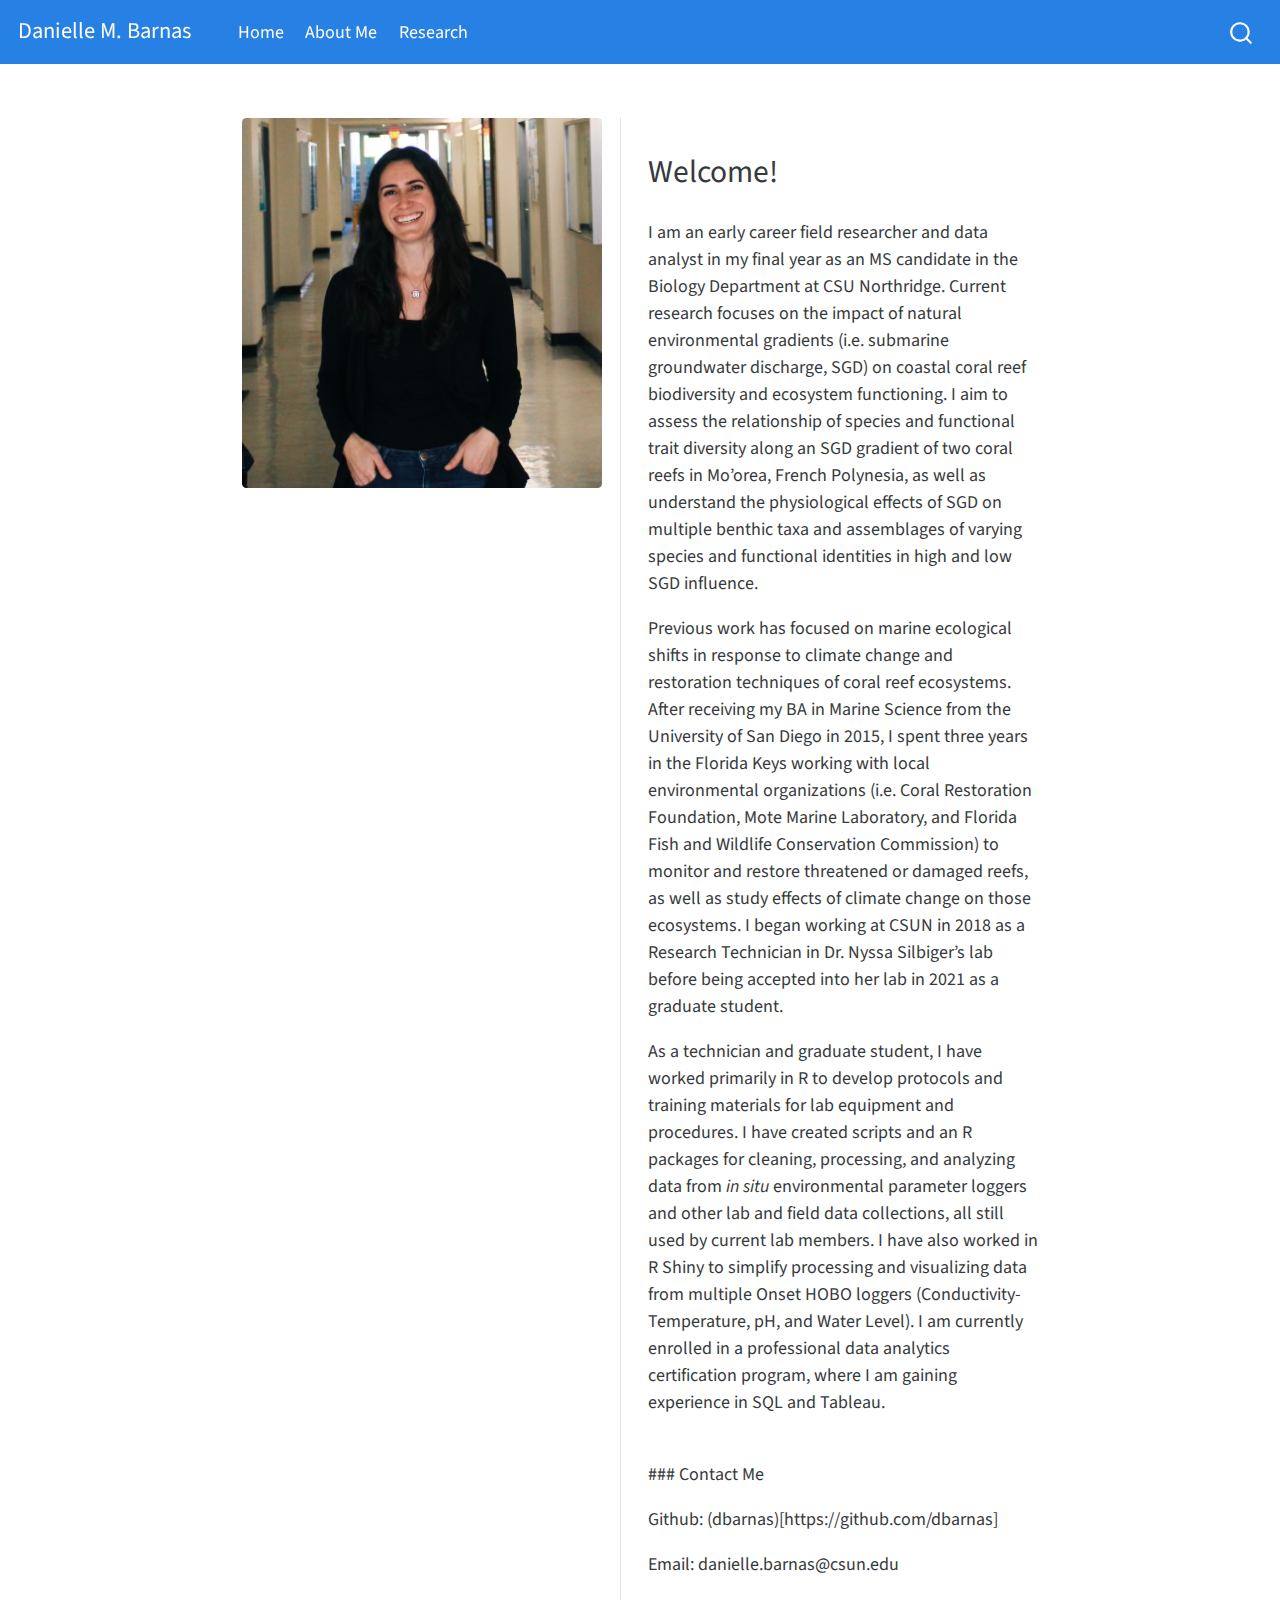
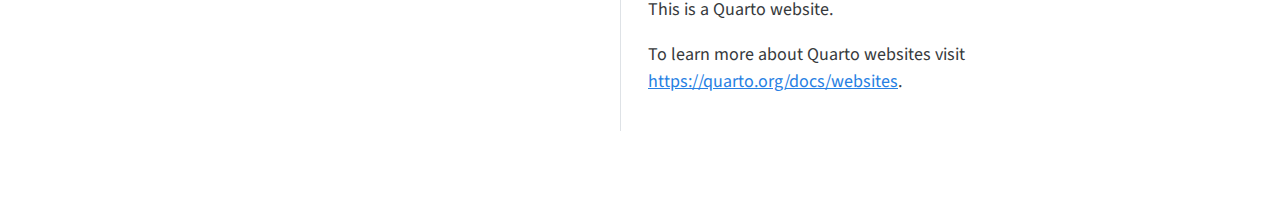
==== docs/index.html @ b235689d "add profile pic to front page" ====
<!DOCTYPE html>
<html xmlns="http://www.w3.org/1999/xhtml" lang="en" xml:lang="en"><head>

<meta charset="utf-8">
<meta name="generator" content="quarto-1.1.251">

<meta name="viewport" content="width=device-width, initial-scale=1.0, user-scalable=yes">


<title>Danielle M. Barnas</title>
<style>
code{white-space: pre-wrap;}
span.smallcaps{font-variant: small-caps;}
div.columns{display: flex; gap: min(4vw, 1.5em);}
div.column{flex: auto; overflow-x: auto;}
div.hanging-indent{margin-left: 1.5em; text-indent: -1.5em;}
ul.task-list{list-style: none;}
ul.task-list li input[type="checkbox"] {
  width: 0.8em;
  margin: 0 0.8em 0.2em -1.6em;
  vertical-align: middle;
}
</style>


<script src="site_libs/quarto-nav/quarto-nav.js"></script>
<script src="site_libs/quarto-nav/headroom.min.js"></script>
<script src="site_libs/clipboard/clipboard.min.js"></script>
<script src="site_libs/quarto-search/autocomplete.umd.js"></script>
<script src="site_libs/quarto-search/fuse.min.js"></script>
<script src="site_libs/quarto-search/quarto-search.js"></script>
<meta name="quarto:offset" content="./">
<script src="site_libs/quarto-html/quarto.js"></script>
<script src="site_libs/quarto-html/popper.min.js"></script>
<script src="site_libs/quarto-html/tippy.umd.min.js"></script>
<link href="site_libs/quarto-html/tippy.css" rel="stylesheet">
<link href="site_libs/quarto-html/quarto-syntax-highlighting.css" rel="stylesheet" id="quarto-text-highlighting-styles">
<script src="site_libs/bootstrap/bootstrap.min.js"></script>
<link href="site_libs/bootstrap/bootstrap-icons.css" rel="stylesheet">
<link href="site_libs/bootstrap/bootstrap.min.css" rel="stylesheet" id="quarto-bootstrap" data-mode="light">
<script id="quarto-search-options" type="application/json">{
  "location": "navbar",
  "copy-button": false,
  "collapse-after": 3,
  "panel-placement": "end",
  "type": "overlay",
  "limit": 20,
  "language": {
    "search-no-results-text": "No results",
    "search-matching-documents-text": "matching documents",
    "search-copy-link-title": "Copy link to search",
    "search-hide-matches-text": "Hide additional matches",
    "search-more-match-text": "more match in this document",
    "search-more-matches-text": "more matches in this document",
    "search-clear-button-title": "Clear",
    "search-detached-cancel-button-title": "Cancel",
    "search-submit-button-title": "Submit"
  }
}</script>


<link rel="stylesheet" href="styles.css">
</head>

<body class="nav-fixed fullcontent">

<div id="quarto-search-results"></div>
  <header id="quarto-header" class="headroom fixed-top">
    <nav class="navbar navbar-expand-lg navbar-dark ">
      <div class="navbar-container container-fluid">
      <div class="navbar-brand-container">
    <a class="navbar-brand" href="./index.html">
    <span class="navbar-title">Danielle M. Barnas</span>
    </a>
  </div>
          <button class="navbar-toggler" type="button" data-bs-toggle="collapse" data-bs-target="#navbarCollapse" aria-controls="navbarCollapse" aria-expanded="false" aria-label="Toggle navigation" onclick="if (window.quartoToggleHeadroom) { window.quartoToggleHeadroom(); }">
  <span class="navbar-toggler-icon"></span>
</button>
          <div class="collapse navbar-collapse" id="navbarCollapse">
            <ul class="navbar-nav navbar-nav-scroll me-auto">
  <li class="nav-item">
    <a class="nav-link active" href="./index.html" aria-current="page">Home</a>
  </li>  
  <li class="nav-item">
    <a class="nav-link" href="./about.html">About Me</a>
  </li>  
  <li class="nav-item">
    <a class="nav-link" href="./research.html">Research</a>
  </li>  
</ul>
              <div id="quarto-search" class="" title="Search"></div>
          </div> <!-- /navcollapse -->
      </div> <!-- /container-fluid -->
    </nav>
</header>
<!-- content -->
<div id="quarto-content" class="quarto-container page-columns page-rows-contents page-layout-article page-navbar">
<!-- sidebar -->
<!-- margin-sidebar -->
    
<!-- main -->
<div class="quarto-about-trestles">
  <div class="about-entity">
    <img src="images/Profile_image.jpg" class="about-image
  rounded " style="width: 20em;">
  </div>
  <div class="about-contents"><main class="content" id="quarto-document-content">
<section id="welcome" class="level2">
<h2 data-anchor-id="welcome">Welcome!</h2>
<p>I am an early career field researcher and data analyst in my final year as an MS candidate in the Biology Department at CSU Northridge. Current research focuses on the impact of natural environmental gradients (i.e.&nbsp;submarine groundwater discharge, SGD) on coastal coral reef biodiversity and ecosystem functioning. I aim to assess the relationship of species and functional trait diversity along an SGD gradient of two coral reefs in Mo’orea, French Polynesia, as well as understand the physiological effects of SGD on multiple benthic taxa and assemblages of varying species and functional identities in high and low SGD influence.</p>
<p>Previous work has focused on marine ecological shifts in response to climate change and restoration techniques of coral reef ecosystems. After receiving my BA in Marine Science from the University of San Diego in 2015, I spent three years in the Florida Keys working with local environmental organizations (i.e.&nbsp;Coral Restoration Foundation, Mote Marine Laboratory, and Florida Fish and Wildlife Conservation Commission) to monitor and restore&nbsp;threatened or&nbsp;damaged&nbsp;reefs, as well as study effects of climate change on those ecosystems. I began working at CSUN in 2018 as a Research Technician in Dr.&nbsp;Nyssa Silbiger’s lab before being accepted into her lab in 2021 as a graduate student.</p>
<p>As a technician and graduate student, I have worked primarily in R to develop protocols and training materials for lab equipment and procedures. I have created scripts and an R packages for cleaning, processing, and analyzing data from <em>in situ</em> environmental parameter loggers and other lab and field data collections, all still used by current lab members. I have also worked in R Shiny to simplify processing and visualizing data from multiple Onset HOBO loggers (Conductivity-Temperature, pH, and Water Level). I am currently enrolled in a professional data analytics certification program, where I am gaining experience in SQL and Tableau.</p>
<p><br>
### Contact Me</p>
<p>Github: (dbarnas)[https://github.com/dbarnas]</p>
<p>Email: danielle.barnas@csun.edu</p>
<p>This is a Quarto website.</p>
<p>To learn more about Quarto websites visit <a href="https://quarto.org/docs/websites" class="uri">https://quarto.org/docs/websites</a>.</p>
<div class="cell">
</div>


</section>
</main></div>
</div>
 <!-- /main -->
<script id="quarto-html-after-body" type="application/javascript">
window.document.addEventListener("DOMContentLoaded", function (event) {
  const toggleBodyColorMode = (bsSheetEl) => {
    const mode = bsSheetEl.getAttribute("data-mode");
    const bodyEl = window.document.querySelector("body");
    if (mode === "dark") {
      bodyEl.classList.add("quarto-dark");
      bodyEl.classList.remove("quarto-light");
    } else {
      bodyEl.classList.add("quarto-light");
      bodyEl.classList.remove("quarto-dark");
    }
  }
  const toggleBodyColorPrimary = () => {
    const bsSheetEl = window.document.querySelector("link#quarto-bootstrap");
    if (bsSheetEl) {
      toggleBodyColorMode(bsSheetEl);
    }
  }
  toggleBodyColorPrimary();  
  const clipboard = new window.ClipboardJS('.code-copy-button', {
    target: function(trigger) {
      return trigger.previousElementSibling;
    }
  });
  clipboard.on('success', function(e) {
    // button target
    const button = e.trigger;
    // don't keep focus
    button.blur();
    // flash "checked"
    button.classList.add('code-copy-button-checked');
    var currentTitle = button.getAttribute("title");
    button.setAttribute("title", "Copied!");
    setTimeout(function() {
      button.setAttribute("title", currentTitle);
      button.classList.remove('code-copy-button-checked');
    }, 1000);
    // clear code selection
    e.clearSelection();
  });
  function tippyHover(el, contentFn) {
    const config = {
      allowHTML: true,
      content: contentFn,
      maxWidth: 500,
      delay: 100,
      arrow: false,
      appendTo: function(el) {
          return el.parentElement;
      },
      interactive: true,
      interactiveBorder: 10,
      theme: 'quarto',
      placement: 'bottom-start'
    };
    window.tippy(el, config); 
  }
  const noterefs = window.document.querySelectorAll('a[role="doc-noteref"]');
  for (var i=0; i<noterefs.length; i++) {
    const ref = noterefs[i];
    tippyHover(ref, function() {
      // use id or data attribute instead here
      let href = ref.getAttribute('data-footnote-href') || ref.getAttribute('href');
      try { href = new URL(href).hash; } catch {}
      const id = href.replace(/^#\/?/, "");
      const note = window.document.getElementById(id);
      return note.innerHTML;
    });
  }
  var bibliorefs = window.document.querySelectorAll('a[role="doc-biblioref"]');
  for (var i=0; i<bibliorefs.length; i++) {
    const ref = bibliorefs[i];
    const cites = ref.parentNode.getAttribute('data-cites').split(' ');
    tippyHover(ref, function() {
      var popup = window.document.createElement('div');
      cites.forEach(function(cite) {
        var citeDiv = window.document.createElement('div');
        citeDiv.classList.add('hanging-indent');
        citeDiv.classList.add('csl-entry');
        var biblioDiv = window.document.getElementById('ref-' + cite);
        if (biblioDiv) {
          citeDiv.innerHTML = biblioDiv.innerHTML;
        }
        popup.appendChild(citeDiv);
      });
      return popup.innerHTML;
    });
  }
});
</script>
</div> <!-- /content -->



</body></html>
---- docs/site_libs/quarto-html/tippy.css ----
.tippy-box[data-animation=fade][data-state=hidden]{opacity:0}[data-tippy-root]{max-width:calc(100vw - 10px)}.tippy-box{position:relative;background-color:#333;color:#fff;border-radius:4px;font-size:14px;line-height:1.4;white-space:normal;outline:0;transition-property:transform,visibility,opacity}.tippy-box[data-placement^=top]>.tippy-arrow{bottom:0}.tippy-box[data-placement^=top]>.tippy-arrow:before{bottom:-7px;left:0;border-width:8px 8px 0;border-top-color:initial;transform-origin:center top}.tippy-box[data-placement^=bottom]>.tippy-arrow{top:0}.tippy-box[data-placement^=bottom]>.tippy-arrow:before{top:-7px;left:0;border-width:0 8px 8px;border-bottom-color:initial;transform-origin:center bottom}.tippy-box[data-placement^=left]>.tippy-arrow{right:0}.tippy-box[data-placement^=left]>.tippy-arrow:before{border-width:8px 0 8px 8px;border-left-color:initial;right:-7px;transform-origin:center left}.tippy-box[data-placement^=right]>.tippy-arrow{left:0}.tippy-box[data-placement^=right]>.tippy-arrow:before{left:-7px;border-width:8px 8px 8px 0;border-right-color:initial;transform-origin:center right}.tippy-box[data-inertia][data-state=visible]{transition-timing-function:cubic-bezier(.54,1.5,.38,1.11)}.tippy-arrow{width:16px;height:16px;color:#333}.tippy-arrow:before{content:"";position:absolute;border-color:transparent;border-style:solid}.tippy-content{position:relative;padding:5px 9px;z-index:1}
---- docs/site_libs/quarto-html/quarto-syntax-highlighting.css ----
/* quarto syntax highlight colors */
:root {
  --quarto-hl-ot-color: #003B4F;
  --quarto-hl-at-color: #657422;
  --quarto-hl-ss-color: #20794D;
  --quarto-hl-an-color: #5E5E5E;
  --quarto-hl-fu-color: #4758AB;
  --quarto-hl-st-color: #20794D;
  --quarto-hl-cf-color: #003B4F;
  --quarto-hl-op-color: #5E5E5E;
  --quarto-hl-er-color: #AD0000;
  --quarto-hl-bn-color: #AD0000;
  --quarto-hl-al-color: #AD0000;
  --quarto-hl-va-color: #111111;
  --quarto-hl-bu-color: inherit;
  --quarto-hl-ex-color: inherit;
  --quarto-hl-pp-color: #AD0000;
  --quarto-hl-in-color: #5E5E5E;
  --quarto-hl-vs-color: #20794D;
  --quarto-hl-wa-color: #5E5E5E;
  --quarto-hl-do-color: #5E5E5E;
  --quarto-hl-im-color: #00769E;
  --quarto-hl-ch-color: #20794D;
  --quarto-hl-dt-color: #AD0000;
  --quarto-hl-fl-color: #AD0000;
  --quarto-hl-co-color: #5E5E5E;
  --quarto-hl-cv-color: #5E5E5E;
  --quarto-hl-cn-color: #8f5902;
  --quarto-hl-sc-color: #5E5E5E;
  --quarto-hl-dv-color: #AD0000;
  --quarto-hl-kw-color: #003B4F;
}

/* other quarto variables */
:root {
  --quarto-font-monospace: SFMono-Regular, Menlo, Monaco, Consolas, "Liberation Mono", "Courier New", monospace;
}

pre > code.sourceCode > span {
  color: #003B4F;
}

code span {
  color: #003B4F;
}

code.sourceCode > span {
  color: #003B4F;
}

div.sourceCode,
div.sourceCode pre.sourceCode {
  color: #003B4F;
}

code span.ot {
  color: #003B4F;
}

code span.at {
  color: #657422;
}

code span.ss {
  color: #20794D;
}

code span.an {
  color: #5E5E5E;
}

code span.fu {
  color: #4758AB;
}

code span.st {
  color: #20794D;
}

code span.cf {
  color: #003B4F;
}

code span.op {
  color: #5E5E5E;
}

code span.er {
  color: #AD0000;
}

code span.bn {
  color: #AD0000;
}

code span.al {
  color: #AD0000;
}

code span.va {
  color: #111111;
}

code span.pp {
  color: #AD0000;
}

code span.in {
  color: #5E5E5E;
}

code span.vs {
  color: #20794D;
}

code span.wa {
  color: #5E5E5E;
  font-style: italic;
}

code span.do {
  color: #5E5E5E;
  font-style: italic;
}

code span.im {
  color: #00769E;
}

code span.ch {
  color: #20794D;
}

code span.dt {
  color: #AD0000;
}

code span.fl {
  color: #AD0000;
}

code span.co {
  color: #5E5E5E;
}

code span.cv {
  color: #5E5E5E;
  font-style: italic;
}

code span.cn {
  color: #8f5902;
}

code span.sc {
  color: #5E5E5E;
}

code span.dv {
  color: #AD0000;
}

code span.kw {
  color: #003B4F;
}

.prevent-inlining {
  content: "</";
}

/*# sourceMappingURL=debc5d5d77c3f9108843748ff7464032.css.map */
---- docs/styles.css ----
/* css styles */
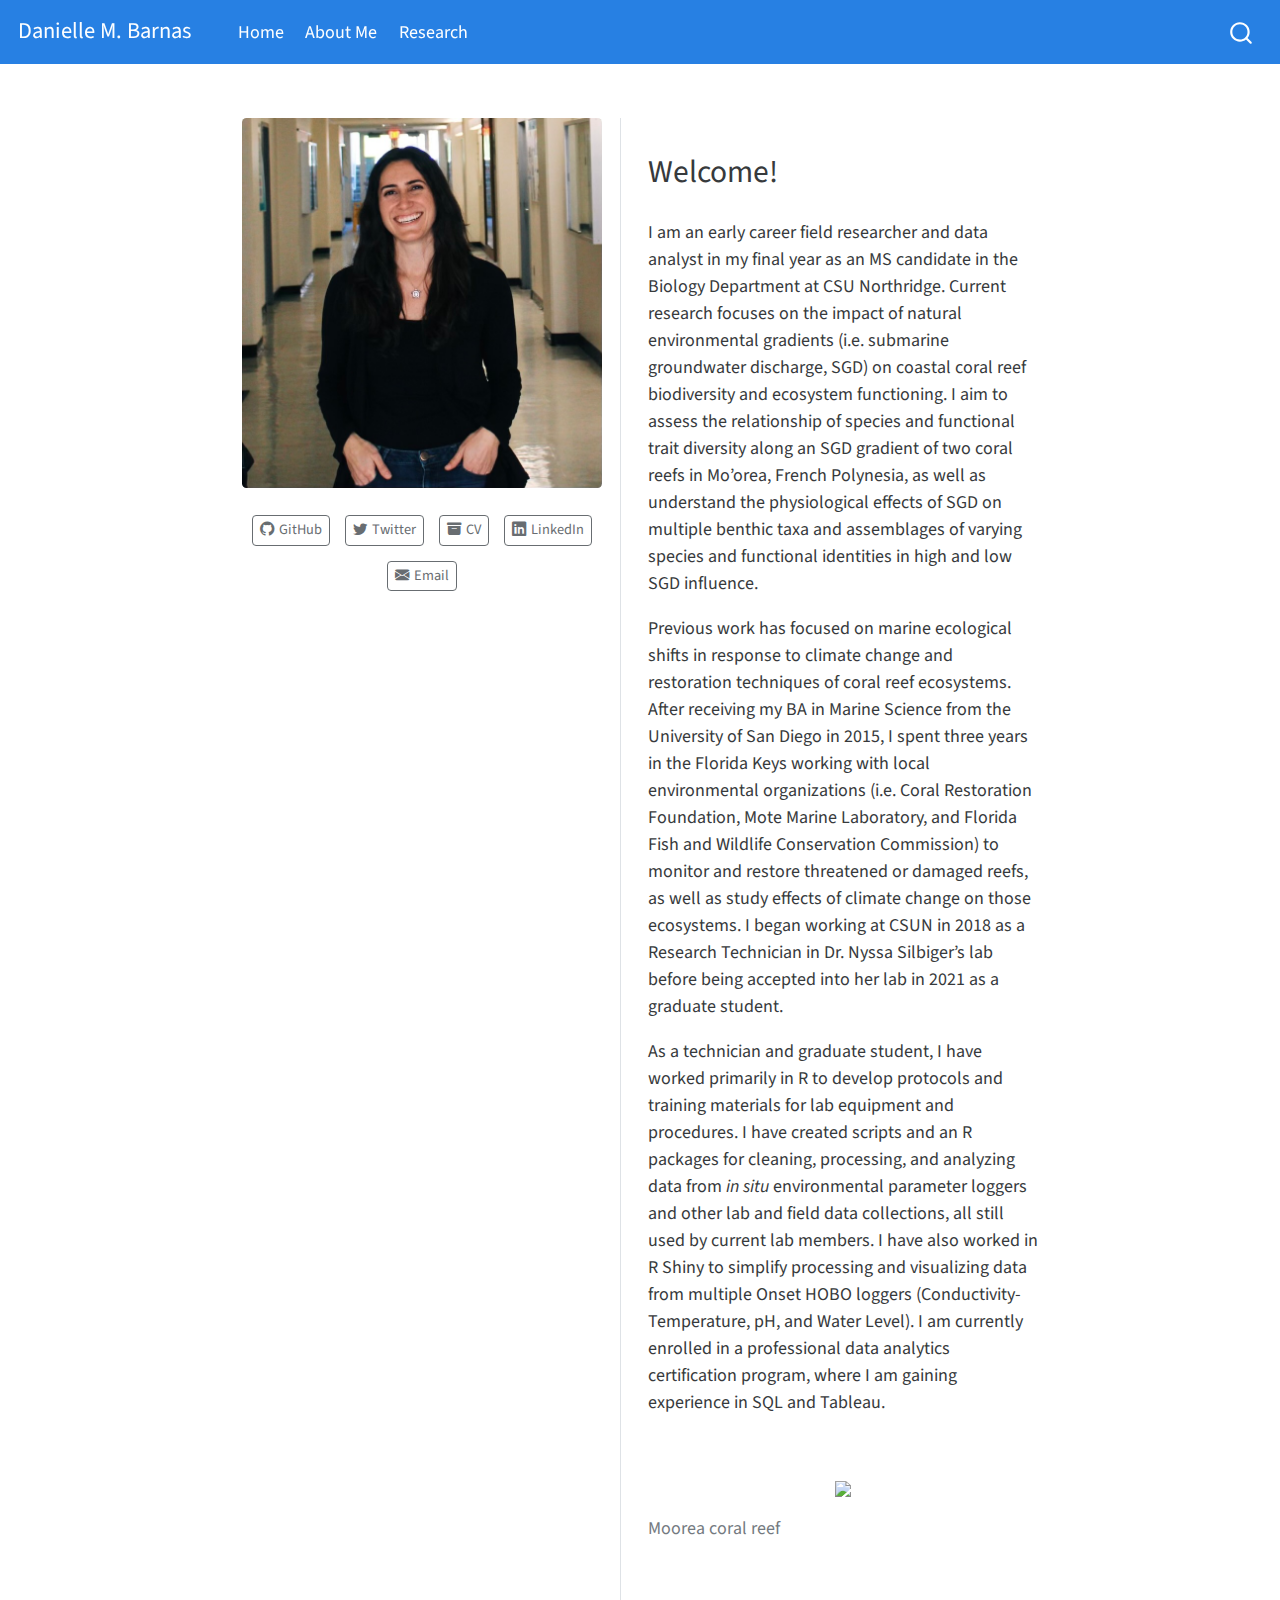
==== commit 83b8c632: "add links to index and moorea photo" ====
--- a/docs/index.html
+++ b/docs/index.html
@@ -103,19 +103,45 @@
   <div class="about-entity">
     <img src="images/Profile_image.jpg" class="about-image
   rounded " style="width: 20em;">
+    <div class="about-links">
+  <a href="https://github.com/dbarnas" class="about-link">
+    <i class="bi bi-github"></i>
+     <span class="about-link-text">GitHub</span>
+  </a>
+  <a href="https://twitter.com/Dmbarnas" class="about-link">
+    <i class="bi bi-twitter"></i>
+     <span class="about-link-text">Twitter</span>
+  </a>
+  <a href="https://github.com/dbarnas/dbarnas.github.io/blob/main/files/Barnas_CV.pdf" class="about-link">
+    <i class="bi bi-archive-fill"></i>
+     <span class="about-link-text">CV</span>
+  </a>
+  <a href="https://www.linkedin.com/in/daniellebarnas" class="about-link">
+    <i class="bi bi-linkedin"></i>
+     <span class="about-link-text">LinkedIn</span>
+  </a>
+  <a href="mailto:danielle.barnas@csun.edu" class="about-link">
+    <i class="bi bi-envelope-fill"></i>
+     <span class="about-link-text">Email</span>
+  </a>
+</div>
   </div>
   <div class="about-contents"><main class="content" id="quarto-document-content">
 <section id="welcome" class="level2">
 <h2 data-anchor-id="welcome">Welcome!</h2>
 <p>I am an early career field researcher and data analyst in my final year as an MS candidate in the Biology Department at CSU Northridge. Current research focuses on the impact of natural environmental gradients (i.e.&nbsp;submarine groundwater discharge, SGD) on coastal coral reef biodiversity and ecosystem functioning. I aim to assess the relationship of species and functional trait diversity along an SGD gradient of two coral reefs in Mo’orea, French Polynesia, as well as understand the physiological effects of SGD on multiple benthic taxa and assemblages of varying species and functional identities in high and low SGD influence.</p>
-<p>Previous work has focused on marine ecological shifts in response to climate change and restoration techniques of coral reef ecosystems. After receiving my BA in Marine Science from the University of San Diego in 2015, I spent three years in the Florida Keys working with local environmental organizations (i.e.&nbsp;Coral Restoration Foundation, Mote Marine Laboratory, and Florida Fish and Wildlife Conservation Commission) to monitor and restore&nbsp;threatened or&nbsp;damaged&nbsp;reefs, as well as study effects of climate change on those ecosystems. I began working at CSUN in 2018 as a Research Technician in Dr.&nbsp;Nyssa Silbiger’s lab before being accepted into her lab in 2021 as a graduate student.</p>
+<p>Previous work has focused on marine ecological shifts in response to climate change and restoration techniques of coral reef ecosystems. After receiving my BA in Marine Science from the University of San Diego in 2015, I spent three years in the Florida Keys working with local environmental organizations (i.e.&nbsp;Coral Restoration Foundation, Mote Marine Laboratory, and Florida Fish and Wildlife Conservation Commission) to monitor and restore threatened or damaged reefs, as well as study effects of climate change on those ecosystems. I began working at CSUN in 2018 as a Research Technician in Dr.&nbsp;Nyssa Silbiger’s lab before being accepted into her lab in 2021 as a graduate student.</p>
 <p>As a technician and graduate student, I have worked primarily in R to develop protocols and training materials for lab equipment and procedures. I have created scripts and an R packages for cleaning, processing, and analyzing data from <em>in situ</em> environmental parameter loggers and other lab and field data collections, all still used by current lab members. I have also worked in R Shiny to simplify processing and visualizing data from multiple Onset HOBO loggers (Conductivity-Temperature, pH, and Water Level). I am currently enrolled in a professional data analytics certification program, where I am gaining experience in SQL and Tableau.</p>
 <p><br>
-### Contact Me</p>
-<p>Github: (dbarnas)[https://github.com/dbarnas]</p>
-<p>Email: danielle.barnas@csun.edu</p>
-<p>This is a Quarto website.</p>
-<p>To learn more about Quarto websites visit <a href="https://quarto.org/docs/websites" class="uri">https://quarto.org/docs/websites</a>.</p>
+</p>
+<div class="quarto-figure quarto-figure-center">
+<figure class="figure">
+<p><img src="images/Moorea_reef.jpg" class="img-fluid figure-img"></p>
+<p></p><figcaption class="figure-caption">Moorea coral reef</figcaption><p></p>
+</figure>
+</div>
+<p><br>
+</p>
 <div class="cell">
 </div>
 
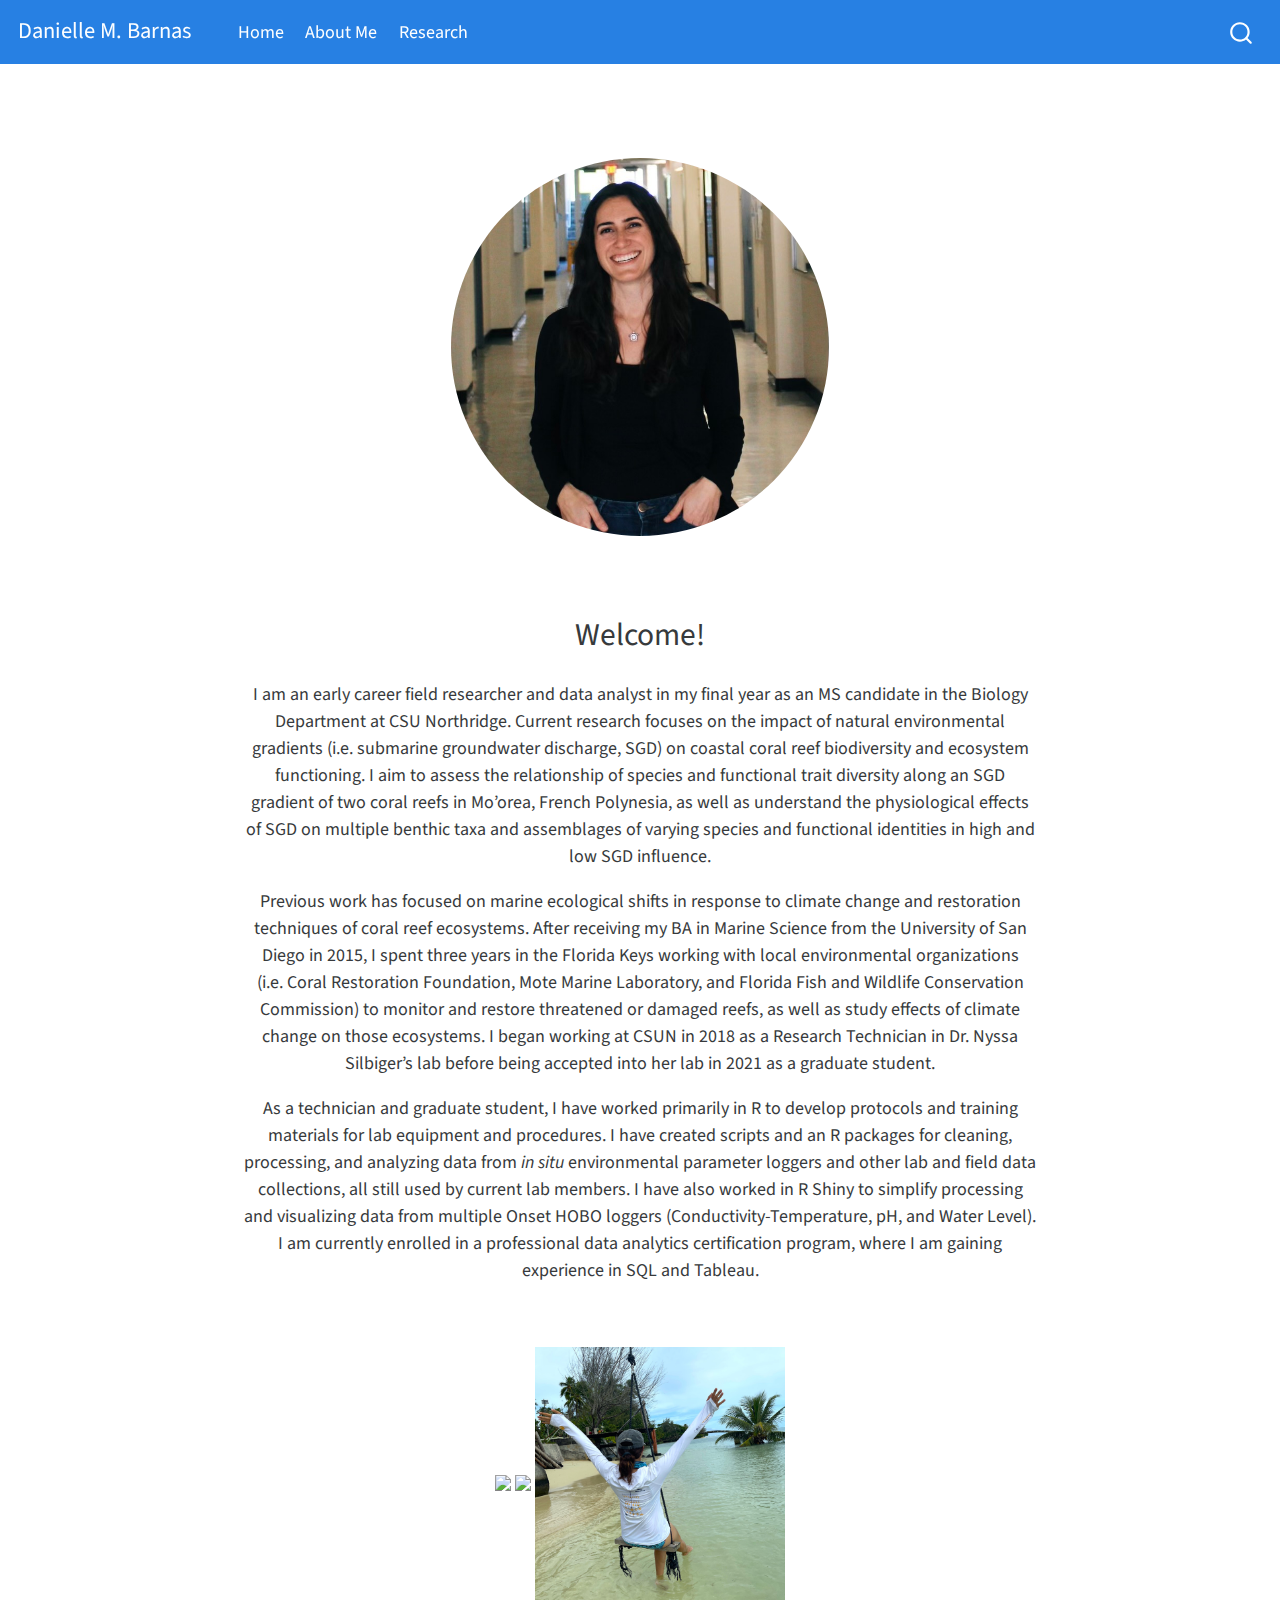
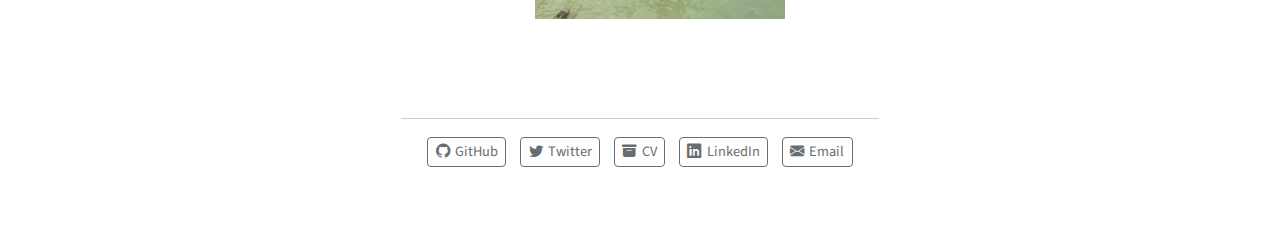
==== commit 618ef69c: "template as jolla and add images to index" ====
--- a/docs/index.html
+++ b/docs/index.html
@@ -99,34 +99,10 @@
 <!-- margin-sidebar -->
     
 <!-- main -->
-<div class="quarto-about-trestles">
-  <div class="about-entity">
-    <img src="images/Profile_image.jpg" class="about-image
-  rounded " style="width: 20em;">
-    <div class="about-links">
-  <a href="https://github.com/dbarnas" class="about-link">
-    <i class="bi bi-github"></i>
-     <span class="about-link-text">GitHub</span>
-  </a>
-  <a href="https://twitter.com/Dmbarnas" class="about-link">
-    <i class="bi bi-twitter"></i>
-     <span class="about-link-text">Twitter</span>
-  </a>
-  <a href="https://github.com/dbarnas/dbarnas.github.io/blob/main/files/Barnas_CV.pdf" class="about-link">
-    <i class="bi bi-archive-fill"></i>
-     <span class="about-link-text">CV</span>
-  </a>
-  <a href="https://www.linkedin.com/in/daniellebarnas" class="about-link">
-    <i class="bi bi-linkedin"></i>
-     <span class="about-link-text">LinkedIn</span>
-  </a>
-  <a href="mailto:danielle.barnas@csun.edu" class="about-link">
-    <i class="bi bi-envelope-fill"></i>
-     <span class="about-link-text">Email</span>
-  </a>
-</div>
-  </div>
-  <div class="about-contents"><main class="content" id="quarto-document-content">
+<div class="quarto-about-jolla">
+  <img src="images/Profile_image.jpg" class="about-image
+  round " style="height: 10cm; width: 10cm;">
+ <main class="content" id="quarto-document-content">
 <section id="welcome" class="level2">
 <h2 data-anchor-id="welcome">Welcome!</h2>
 <p>I am an early career field researcher and data analyst in my final year as an MS candidate in the Biology Department at CSU Northridge. Current research focuses on the impact of natural environmental gradients (i.e.&nbsp;submarine groundwater discharge, SGD) on coastal coral reef biodiversity and ecosystem functioning. I aim to assess the relationship of species and functional trait diversity along an SGD gradient of two coral reefs in Mo’orea, French Polynesia, as well as understand the physiological effects of SGD on multiple benthic taxa and assemblages of varying species and functional identities in high and low SGD influence.</p>
@@ -134,12 +110,7 @@
 <p>As a technician and graduate student, I have worked primarily in R to develop protocols and training materials for lab equipment and procedures. I have created scripts and an R packages for cleaning, processing, and analyzing data from <em>in situ</em> environmental parameter loggers and other lab and field data collections, all still used by current lab members. I have also worked in R Shiny to simplify processing and visualizing data from multiple Onset HOBO loggers (Conductivity-Temperature, pH, and Water Level). I am currently enrolled in a professional data analytics certification program, where I am gaining experience in SQL and Tableau.</p>
 <p><br>
 </p>
-<div class="quarto-figure quarto-figure-center">
-<figure class="figure">
-<p><img src="images/Moorea_reef.jpg" class="img-fluid figure-img"></p>
-<p></p><figcaption class="figure-caption">Moorea coral reef</figcaption><p></p>
-</figure>
-</div>
+<p><img src="images/Moorea_reef.jpg" width="297"> <img src="images/Gump_outreach.jpg" width="300"> <img src="images/Cabral_swing_2.jpg" width="250"></p>
 <p><br>
 </p>
 <div class="cell">
@@ -147,7 +118,30 @@
 
 
 </section>
-</main></div>
+</main> 
+  <hr class="about-sep">
+   <div class="about-links">
+  <a href="https://github.com/dbarnas" class="about-link">
+    <i class="bi bi-github"></i>
+     <span class="about-link-text">GitHub</span>
+  </a>
+  <a href="https://twitter.com/Dmbarnas" class="about-link">
+    <i class="bi bi-twitter"></i>
+     <span class="about-link-text">Twitter</span>
+  </a>
+  <a href="https://github.com/dbarnas/dmbarnas_website/blob/main/files/Barnas_CV.pdf" class="about-link">
+    <i class="bi bi-archive-fill"></i>
+     <span class="about-link-text">CV</span>
+  </a>
+  <a href="https://www.linkedin.com/in/daniellebarnas" class="about-link">
+    <i class="bi bi-linkedin"></i>
+     <span class="about-link-text">LinkedIn</span>
+  </a>
+  <a href="mailto:danielle.barnas@csun.edu" class="about-link">
+    <i class="bi bi-envelope-fill"></i>
+     <span class="about-link-text">Email</span>
+  </a>
+</div>
 </div>
  <!-- /main -->
 <script id="quarto-html-after-body" type="application/javascript">
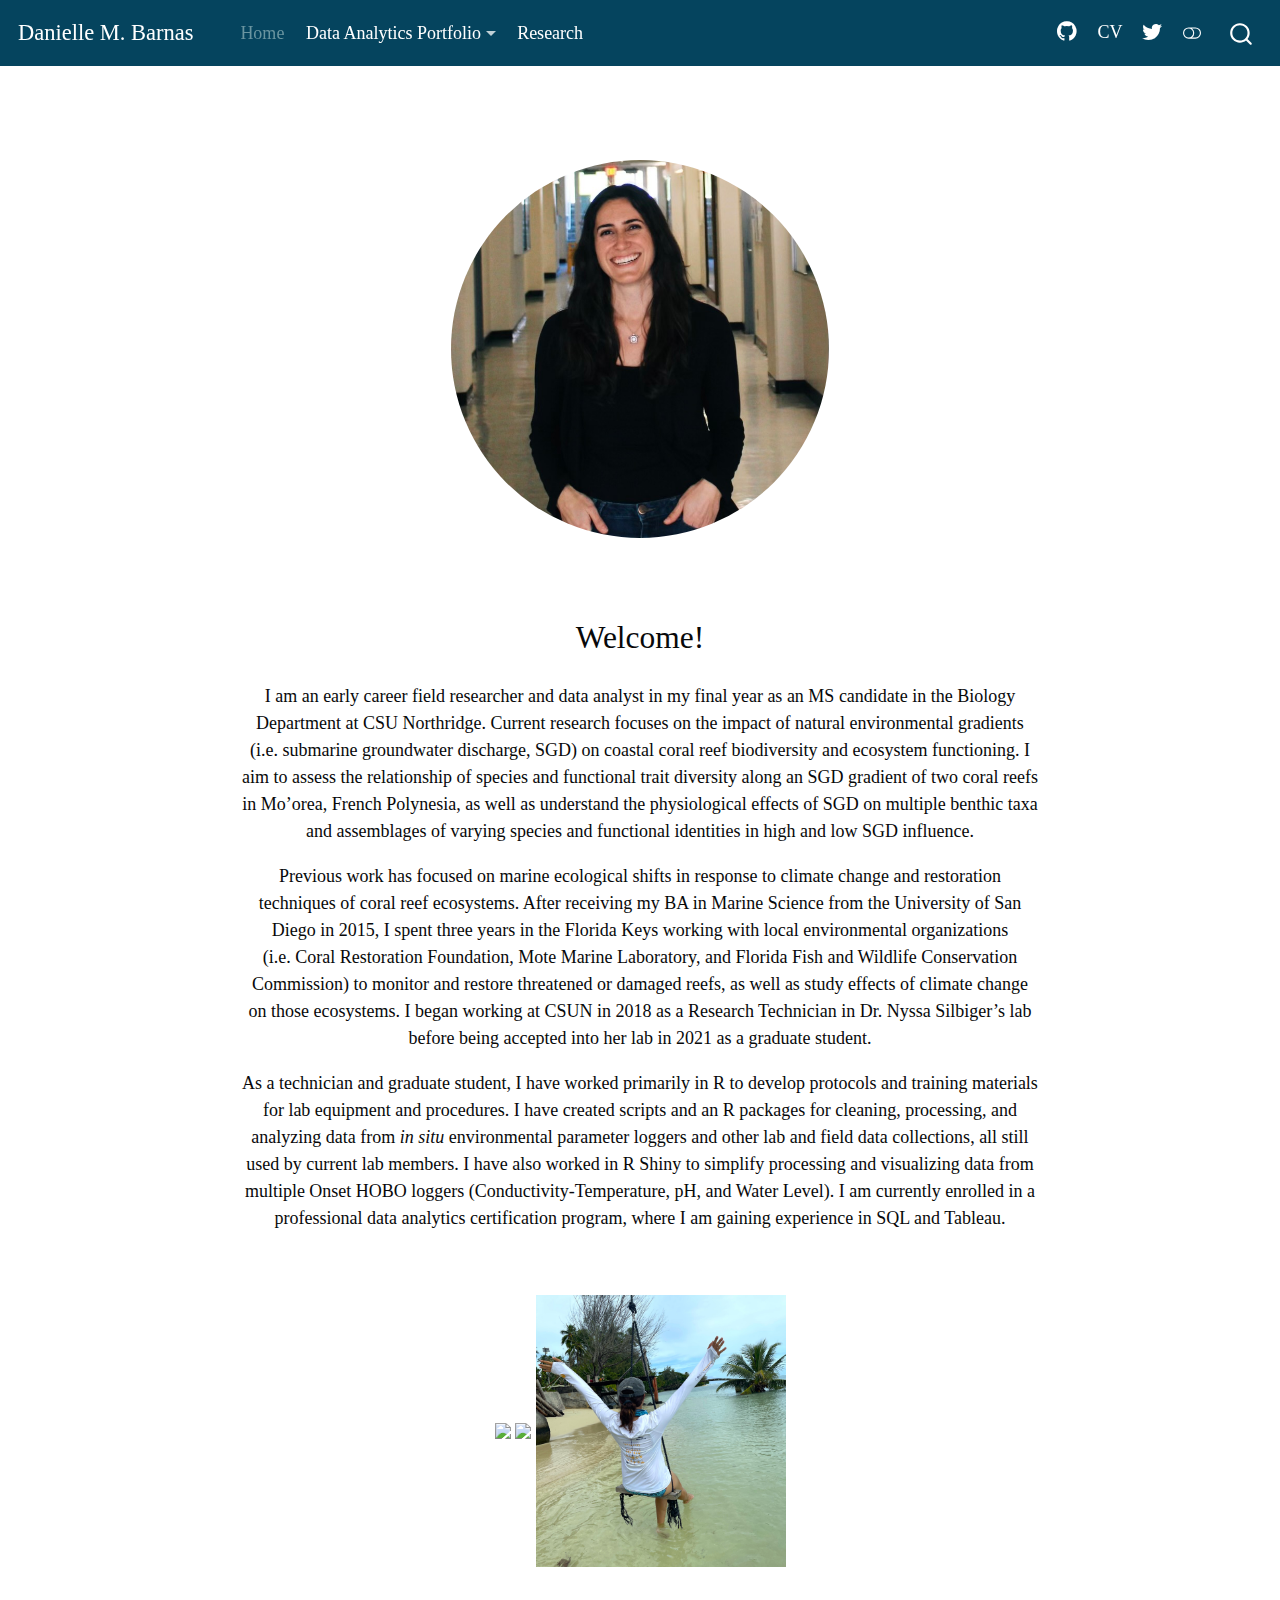
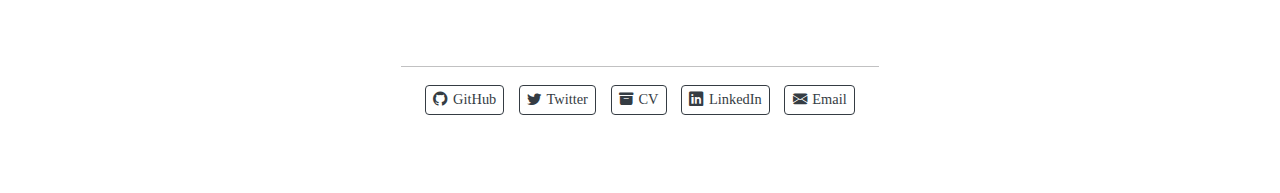
==== commit 1328fb21: "create styles (L&D) and update template" ====
--- a/docs/index.html
+++ b/docs/index.html
@@ -34,10 +34,12 @@
 <script src="site_libs/quarto-html/popper.min.js"></script>
 <script src="site_libs/quarto-html/tippy.umd.min.js"></script>
 <link href="site_libs/quarto-html/tippy.css" rel="stylesheet">
-<link href="site_libs/quarto-html/quarto-syntax-highlighting.css" rel="stylesheet" id="quarto-text-highlighting-styles">
+<link href="site_libs/quarto-html/quarto-syntax-highlighting.css" rel="stylesheet" class="quarto-color-scheme" id="quarto-text-highlighting-styles">
+<link href="site_libs/quarto-html/quarto-syntax-highlighting-dark.css" rel="prefetch" class="quarto-color-scheme quarto-color-alternate" id="quarto-text-highlighting-styles">
 <script src="site_libs/bootstrap/bootstrap.min.js"></script>
 <link href="site_libs/bootstrap/bootstrap-icons.css" rel="stylesheet">
-<link href="site_libs/bootstrap/bootstrap.min.css" rel="stylesheet" id="quarto-bootstrap" data-mode="light">
+<link href="site_libs/bootstrap/bootstrap.min.css" rel="stylesheet" class="quarto-color-scheme" id="quarto-bootstrap" data-mode="light">
+<link href="site_libs/bootstrap/bootstrap-dark.min.css" rel="prefetch" class="quarto-color-scheme quarto-color-alternate" id="quarto-bootstrap" data-mode="dark">
 <script id="quarto-search-options" type="application/json">{
   "location": "navbar",
   "copy-button": false,
@@ -81,13 +83,49 @@
   <li class="nav-item">
     <a class="nav-link active" href="./index.html" aria-current="page">Home</a>
   </li>  
-  <li class="nav-item">
-    <a class="nav-link" href="./about.html">About Me</a>
-  </li>  
+  <li class="nav-item dropdown ">
+    <a class="nav-link dropdown-toggle" href="#" id="nav-menu-data-analytics-portfolio" role="button" data-bs-toggle="dropdown" aria-expanded="false">Data Analytics Portfolio</a>
+    <ul class="dropdown-menu" aria-labelledby="nav-menu-data-analytics-portfolio">    
+        <li>
+    <a class="dropdown-item" href="./packages.html">
+ <span class="dropdown-text">R Packages</span></a>
+  </li>  
+        <li>
+    <a class="dropdown-item" href="./shiny.html">
+ <span class="dropdown-text">R Shiny Apps</span></a>
+  </li>  
+        <li>
+    <a class="dropdown-item" href="./thesis_code.html">
+ <span class="dropdown-text">MS Thesis Chapters</span></a>
+  </li>  
+        <li>
+    <a class="dropdown-item" href="./lab_code.html">
+ <span class="dropdown-text">Selected Code</span></a>
+  </li>  
+    </ul>
+  </li>
   <li class="nav-item">
     <a class="nav-link" href="./research.html">Research</a>
   </li>  
 </ul>
+            <ul class="navbar-nav navbar-nav-scroll ms-auto">
+  <li class="nav-item compact">
+    <a class="nav-link" href="https://github.com/dbarnas"><i class="bi bi-github" role="img">
+</i> 
+ </a>
+  </li>  
+  <li class="nav-item">
+    <a class="nav-link" href="https://github.com/dbarnas/dmbarnas_website/blob/main/files/Barnas_CV.pdf">CV</a>
+  </li>  
+  <li class="nav-item compact">
+    <a class="nav-link" href="https://twitter.com/dmbarnas"><i class="bi bi-twitter" role="img">
+</i> 
+ </a>
+  </li>  
+</ul>
+              <div class="quarto-toggle-container">
+                  <a href="" class="quarto-color-scheme-toggle nav-link" onclick="window.quartoToggleColorScheme(); return false;" title="Toggle dark mode"><i class="bi"></i></a>
+              </div>
               <div id="quarto-search" class="" title="Search"></div>
           </div> <!-- /navcollapse -->
       </div> <!-- /container-fluid -->
@@ -164,6 +202,119 @@
     }
   }
   toggleBodyColorPrimary();  
+  const disableStylesheet = (stylesheets) => {
+    for (let i=0; i < stylesheets.length; i++) {
+      const stylesheet = stylesheets[i];
+      stylesheet.rel = 'prefetch';
+    }
+  }
+  const enableStylesheet = (stylesheets) => {
+    for (let i=0; i < stylesheets.length; i++) {
+      const stylesheet = stylesheets[i];
+      stylesheet.rel = 'stylesheet';
+    }
+  }
+  const manageTransitions = (selector, allowTransitions) => {
+    const els = window.document.querySelectorAll(selector);
+    for (let i=0; i < els.length; i++) {
+      const el = els[i];
+      if (allowTransitions) {
+        el.classList.remove('notransition');
+      } else {
+        el.classList.add('notransition');
+      }
+    }
+  }
+  const toggleColorMode = (alternate) => {
+    // Switch the stylesheets
+    const alternateStylesheets = window.document.querySelectorAll('link.quarto-color-scheme.quarto-color-alternate');
+    manageTransitions('#quarto-margin-sidebar .nav-link', false);
+    if (alternate) {
+      enableStylesheet(alternateStylesheets);
+      for (const sheetNode of alternateStylesheets) {
+        if (sheetNode.id === "quarto-bootstrap") {
+          toggleBodyColorMode(sheetNode);
+        }
+      }
+    } else {
+      disableStylesheet(alternateStylesheets);
+      toggleBodyColorPrimary();
+    }
+    manageTransitions('#quarto-margin-sidebar .nav-link', true);
+    // Switch the toggles
+    const toggles = window.document.querySelectorAll('.quarto-color-scheme-toggle');
+    for (let i=0; i < toggles.length; i++) {
+      const toggle = toggles[i];
+      if (toggle) {
+        if (alternate) {
+          toggle.classList.add("alternate");     
+        } else {
+          toggle.classList.remove("alternate");
+        }
+      }
+    }
+    // Hack to workaround the fact that safari doesn't
+    // properly recolor the scrollbar when toggling (#1455)
+    if (navigator.userAgent.indexOf('Safari') > 0 && navigator.userAgent.indexOf('Chrome') == -1) {
+      manageTransitions("body", false);
+      window.scrollTo(0, 1);
+      setTimeout(() => {
+        window.scrollTo(0, 0);
+        manageTransitions("body", true);
+      }, 40);  
+    }
+  }
+  const isFileUrl = () => { 
+    return window.location.protocol === 'file:';
+  }
+  const hasAlternateSentinel = () => {  
+    let styleSentinel = getColorSchemeSentinel();
+    if (styleSentinel !== null) {
+      return styleSentinel === "alternate";
+    } else {
+      return false;
+    }
+  }
+  const setStyleSentinel = (alternate) => {
+    const value = alternate ? "alternate" : "default";
+    if (!isFileUrl()) {
+      window.localStorage.setItem("quarto-color-scheme", value);
+    } else {
+      localAlternateSentinel = value;
+    }
+  }
+  const getColorSchemeSentinel = () => {
+    if (!isFileUrl()) {
+      const storageValue = window.localStorage.getItem("quarto-color-scheme");
+      return storageValue != null ? storageValue : localAlternateSentinel;
+    } else {
+      return localAlternateSentinel;
+    }
+  }
+  let localAlternateSentinel = 'default';
+  // Dark / light mode switch
+  window.quartoToggleColorScheme = () => {
+    // Read the current dark / light value 
+    let toAlternate = !hasAlternateSentinel();
+    toggleColorMode(toAlternate);
+    setStyleSentinel(toAlternate);
+  };
+  // Ensure there is a toggle, if there isn't float one in the top right
+  if (window.document.querySelector('.quarto-color-scheme-toggle') === null) {
+    const a = window.document.createElement('a');
+    a.classList.add('top-right');
+    a.classList.add('quarto-color-scheme-toggle');
+    a.href = "";
+    a.onclick = function() { try { window.quartoToggleColorScheme(); } catch {} return false; };
+    const i = window.document.createElement("i");
+    i.classList.add('bi');
+    a.appendChild(i);
+    window.document.body.appendChild(a);
+  }
+  // Switch to dark mode if need be
+  if (hasAlternateSentinel()) {
+    toggleColorMode(true);
+  } 
   const clipboard = new window.ClipboardJS('.code-copy-button', {
     target: function(trigger) {
       return trigger.previousElementSibling;
--- a/docs/site_libs/quarto-html/quarto-syntax-highlighting-dark.css
+++ b/docs/site_libs/quarto-html/quarto-syntax-highlighting-dark.css
@@ -0,0 +1,187 @@
+/* quarto syntax highlight colors */
+:root {
+  --quarto-hl-al-color: #f07178;
+  --quarto-hl-an-color: #d4d0ab;
+  --quarto-hl-at-color: #00e0e0;
+  --quarto-hl-bn-color: #d4d0ab;
+  --quarto-hl-bu-color: #abe338;
+  --quarto-hl-ch-color: #abe338;
+  --quarto-hl-co-color: #f8f8f2;
+  --quarto-hl-cv-color: #ffd700;
+  --quarto-hl-cn-color: #ffd700;
+  --quarto-hl-cf-color: #ffa07a;
+  --quarto-hl-dt-color: #ffa07a;
+  --quarto-hl-dv-color: #d4d0ab;
+  --quarto-hl-do-color: #f8f8f2;
+  --quarto-hl-er-color: #f07178;
+  --quarto-hl-ex-color: #00e0e0;
+  --quarto-hl-fl-color: #d4d0ab;
+  --quarto-hl-fu-color: #ffa07a;
+  --quarto-hl-im-color: #abe338;
+  --quarto-hl-in-color: #d4d0ab;
+  --quarto-hl-kw-color: #ffa07a;
+  --quarto-hl-op-color: #ffa07a;
+  --quarto-hl-ot-color: #00e0e0;
+  --quarto-hl-pp-color: #dcc6e0;
+  --quarto-hl-re-color: #00e0e0;
+  --quarto-hl-sc-color: #abe338;
+  --quarto-hl-ss-color: #abe338;
+  --quarto-hl-st-color: #abe338;
+  --quarto-hl-va-color: #00e0e0;
+  --quarto-hl-vs-color: #abe338;
+  --quarto-hl-wa-color: #dcc6e0;
+}
+
+/* other quarto variables */
+:root {
+  --quarto-font-monospace: SFMono-Regular, Menlo, Monaco, Consolas, "Liberation Mono", "Courier New", monospace;
+}
+
+code span.al {
+  font-weight: bold;
+  color: #f07178;
+}
+
+code span.an {
+  color: #d4d0ab;
+}
+
+code span.at {
+  color: #00e0e0;
+}
+
+code span.bn {
+  color: #d4d0ab;
+}
+
+code span.bu {
+  color: #abe338;
+}
+
+code span.ch {
+  color: #abe338;
+}
+
+code span.co {
+  font-style: italic;
+  color: #f8f8f2;
+}
+
+code span.cv {
+  color: #ffd700;
+}
+
+code span.cn {
+  color: #ffd700;
+}
+
+code span.cf {
+  font-weight: bold;
+  color: #ffa07a;
+}
+
+code span.dt {
+  color: #ffa07a;
+}
+
+code span.dv {
+  color: #d4d0ab;
+}
+
+code span.do {
+  color: #f8f8f2;
+}
+
+code span.er {
+  color: #f07178;
+  text-decoration: underline;
+}
+
+code span.ex {
+  font-weight: bold;
+  color: #00e0e0;
+}
+
+code span.fl {
+  color: #d4d0ab;
+}
+
+code span.fu {
+  color: #ffa07a;
+}
+
+code span.im {
+  color: #abe338;
+}
+
+code span.in {
+  color: #d4d0ab;
+}
+
+code span.kw {
+  font-weight: bold;
+  color: #ffa07a;
+}
+
+pre > code.sourceCode > span {
+  color: #f8f8f2;
+}
+
+code span {
+  color: #f8f8f2;
+}
+
+code.sourceCode > span {
+  color: #f8f8f2;
+}
+
+div.sourceCode,
+div.sourceCode pre.sourceCode {
+  color: #f8f8f2;
+}
+
+code span.op {
+  color: #ffa07a;
+}
+
+code span.ot {
+  color: #00e0e0;
+}
+
+code span.pp {
+  color: #dcc6e0;
+}
+
+code span.re {
+  color: #00e0e0;
+}
+
+code span.sc {
+  color: #abe338;
+}
+
+code span.ss {
+  color: #abe338;
+}
+
+code span.st {
+  color: #abe338;
+}
+
+code span.va {
+  color: #00e0e0;
+}
+
+code span.vs {
+  color: #abe338;
+}
+
+code span.wa {
+  color: #dcc6e0;
+}
+
+.prevent-inlining {
+  content: "</";
+}
+
+/*# sourceMappingURL=935a306eefa94366c21e1a970dddb765.css.map */
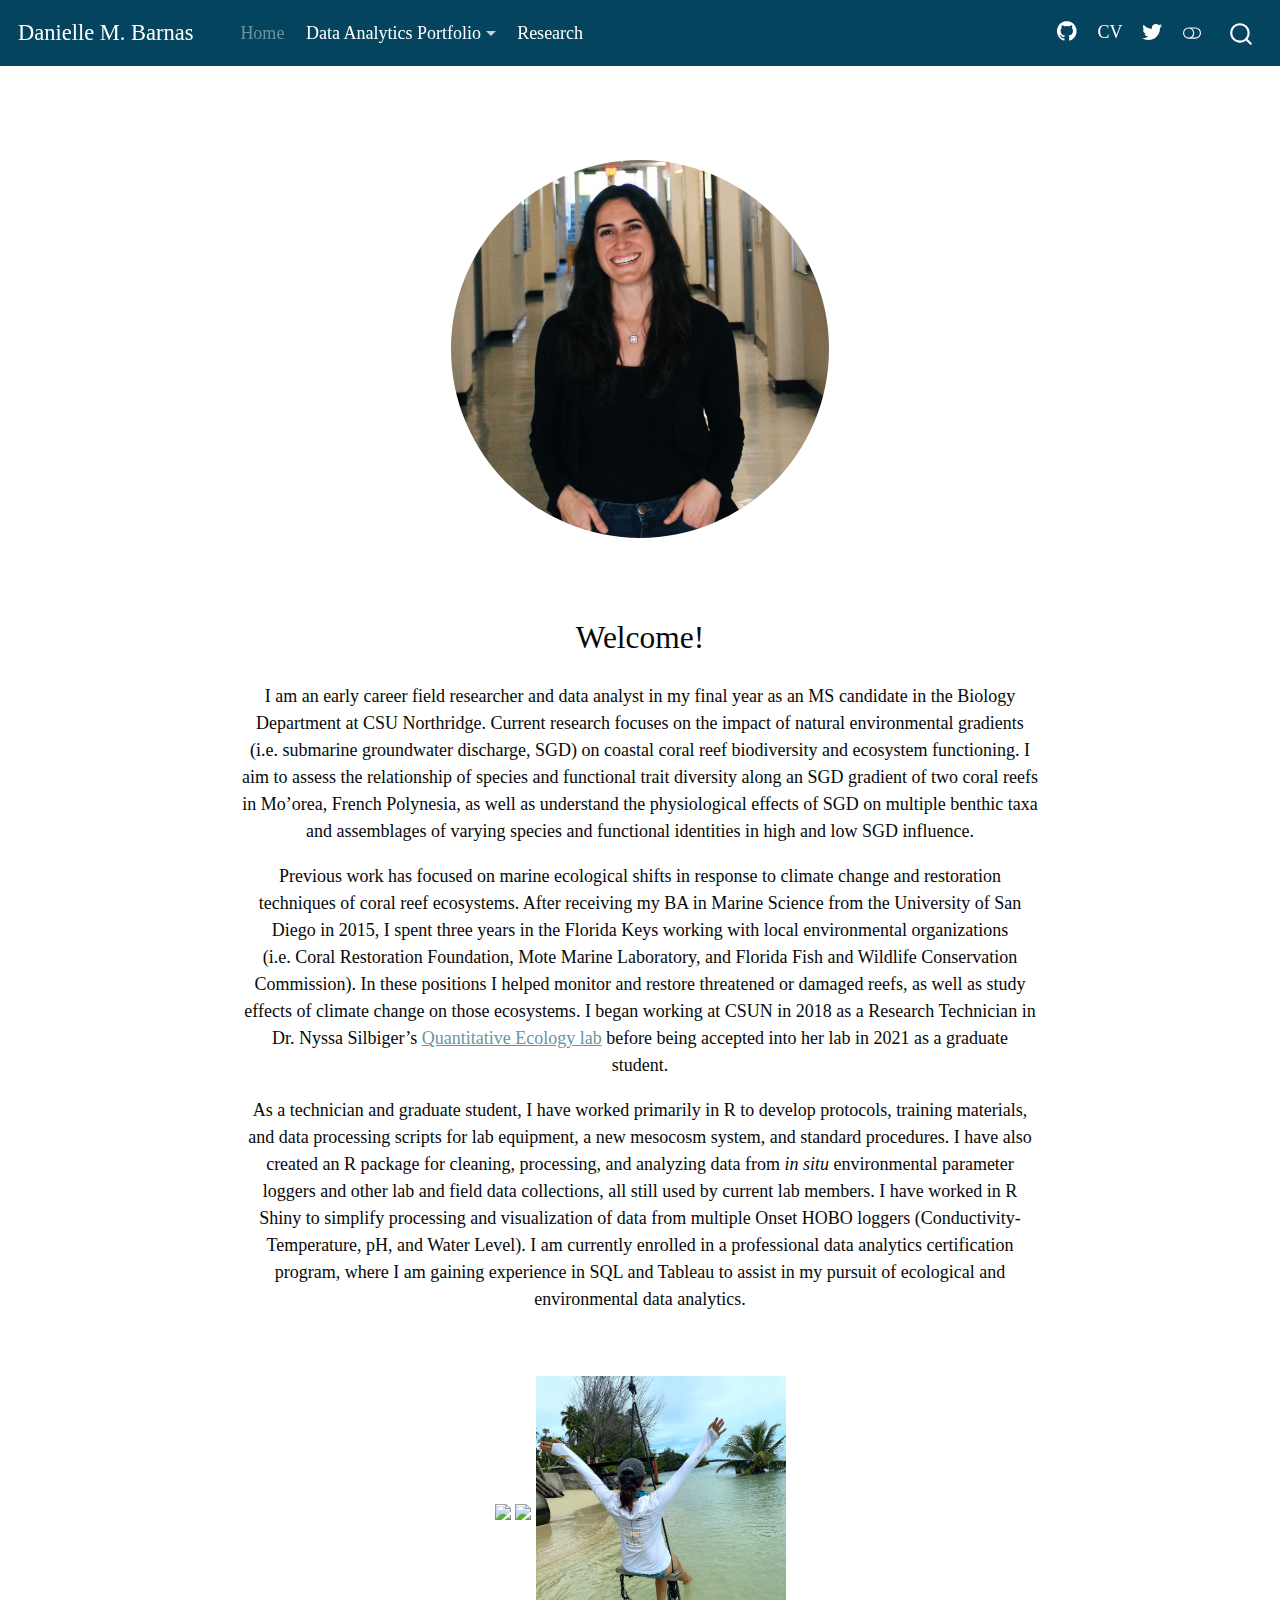
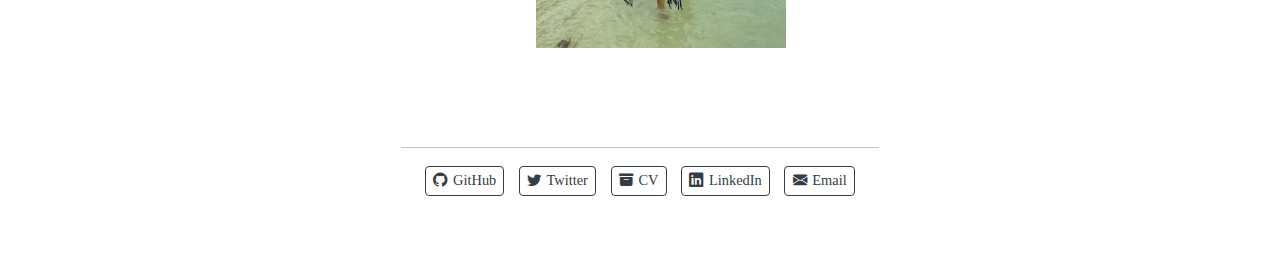
==== commit a38b07fd: "add link to nyssa's webpage" ====
--- a/docs/index.html
+++ b/docs/index.html
@@ -144,8 +144,8 @@
 <section id="welcome" class="level2">
 <h2 data-anchor-id="welcome">Welcome!</h2>
 <p>I am an early career field researcher and data analyst in my final year as an MS candidate in the Biology Department at CSU Northridge. Current research focuses on the impact of natural environmental gradients (i.e.&nbsp;submarine groundwater discharge, SGD) on coastal coral reef biodiversity and ecosystem functioning. I aim to assess the relationship of species and functional trait diversity along an SGD gradient of two coral reefs in Mo’orea, French Polynesia, as well as understand the physiological effects of SGD on multiple benthic taxa and assemblages of varying species and functional identities in high and low SGD influence.</p>
-<p>Previous work has focused on marine ecological shifts in response to climate change and restoration techniques of coral reef ecosystems. After receiving my BA in Marine Science from the University of San Diego in 2015, I spent three years in the Florida Keys working with local environmental organizations (i.e.&nbsp;Coral Restoration Foundation, Mote Marine Laboratory, and Florida Fish and Wildlife Conservation Commission) to monitor and restore threatened or damaged reefs, as well as study effects of climate change on those ecosystems. I began working at CSUN in 2018 as a Research Technician in Dr.&nbsp;Nyssa Silbiger’s lab before being accepted into her lab in 2021 as a graduate student.</p>
-<p>As a technician and graduate student, I have worked primarily in R to develop protocols and training materials for lab equipment and procedures. I have created scripts and an R packages for cleaning, processing, and analyzing data from <em>in situ</em> environmental parameter loggers and other lab and field data collections, all still used by current lab members. I have also worked in R Shiny to simplify processing and visualizing data from multiple Onset HOBO loggers (Conductivity-Temperature, pH, and Water Level). I am currently enrolled in a professional data analytics certification program, where I am gaining experience in SQL and Tableau.</p>
+<p>Previous work has focused on marine ecological shifts in response to climate change and restoration techniques of coral reef ecosystems. After receiving my BA in Marine Science from the University of San Diego in 2015, I spent three years in the Florida Keys working with local environmental organizations (i.e.&nbsp;Coral Restoration Foundation, Mote Marine Laboratory, and Florida Fish and Wildlife Conservation Commission). In these positions I helped monitor and restore threatened or damaged reefs, as well as study effects of climate change on those ecosystems. I began working at CSUN in 2018 as a Research Technician in Dr.&nbsp;Nyssa Silbiger’s <a href="https://nyssasilbiger.com/">Quantitative Ecology lab</a> before being accepted into her lab in 2021 as a graduate student.</p>
+<p>As a technician and graduate student, I have worked primarily in R to develop protocols, training materials, and data processing scripts for lab equipment, a new mesocosm system, and standard procedures. I have also created an R package for cleaning, processing, and analyzing data from <em>in situ</em> environmental parameter loggers and other lab and field data collections, all still used by current lab members. I have worked in R Shiny to simplify processing and visualization of data from multiple Onset HOBO loggers (Conductivity-Temperature, pH, and Water Level). I am currently enrolled in a professional data analytics certification program, where I am gaining experience in SQL and Tableau to assist in my pursuit of ecological and environmental data analytics.</p>
 <p><br>
 </p>
 <p><img src="images/Moorea_reef.jpg" width="297"> <img src="images/Gump_outreach.jpg" width="300"> <img src="images/Cabral_swing_2.jpg" width="250"></p>
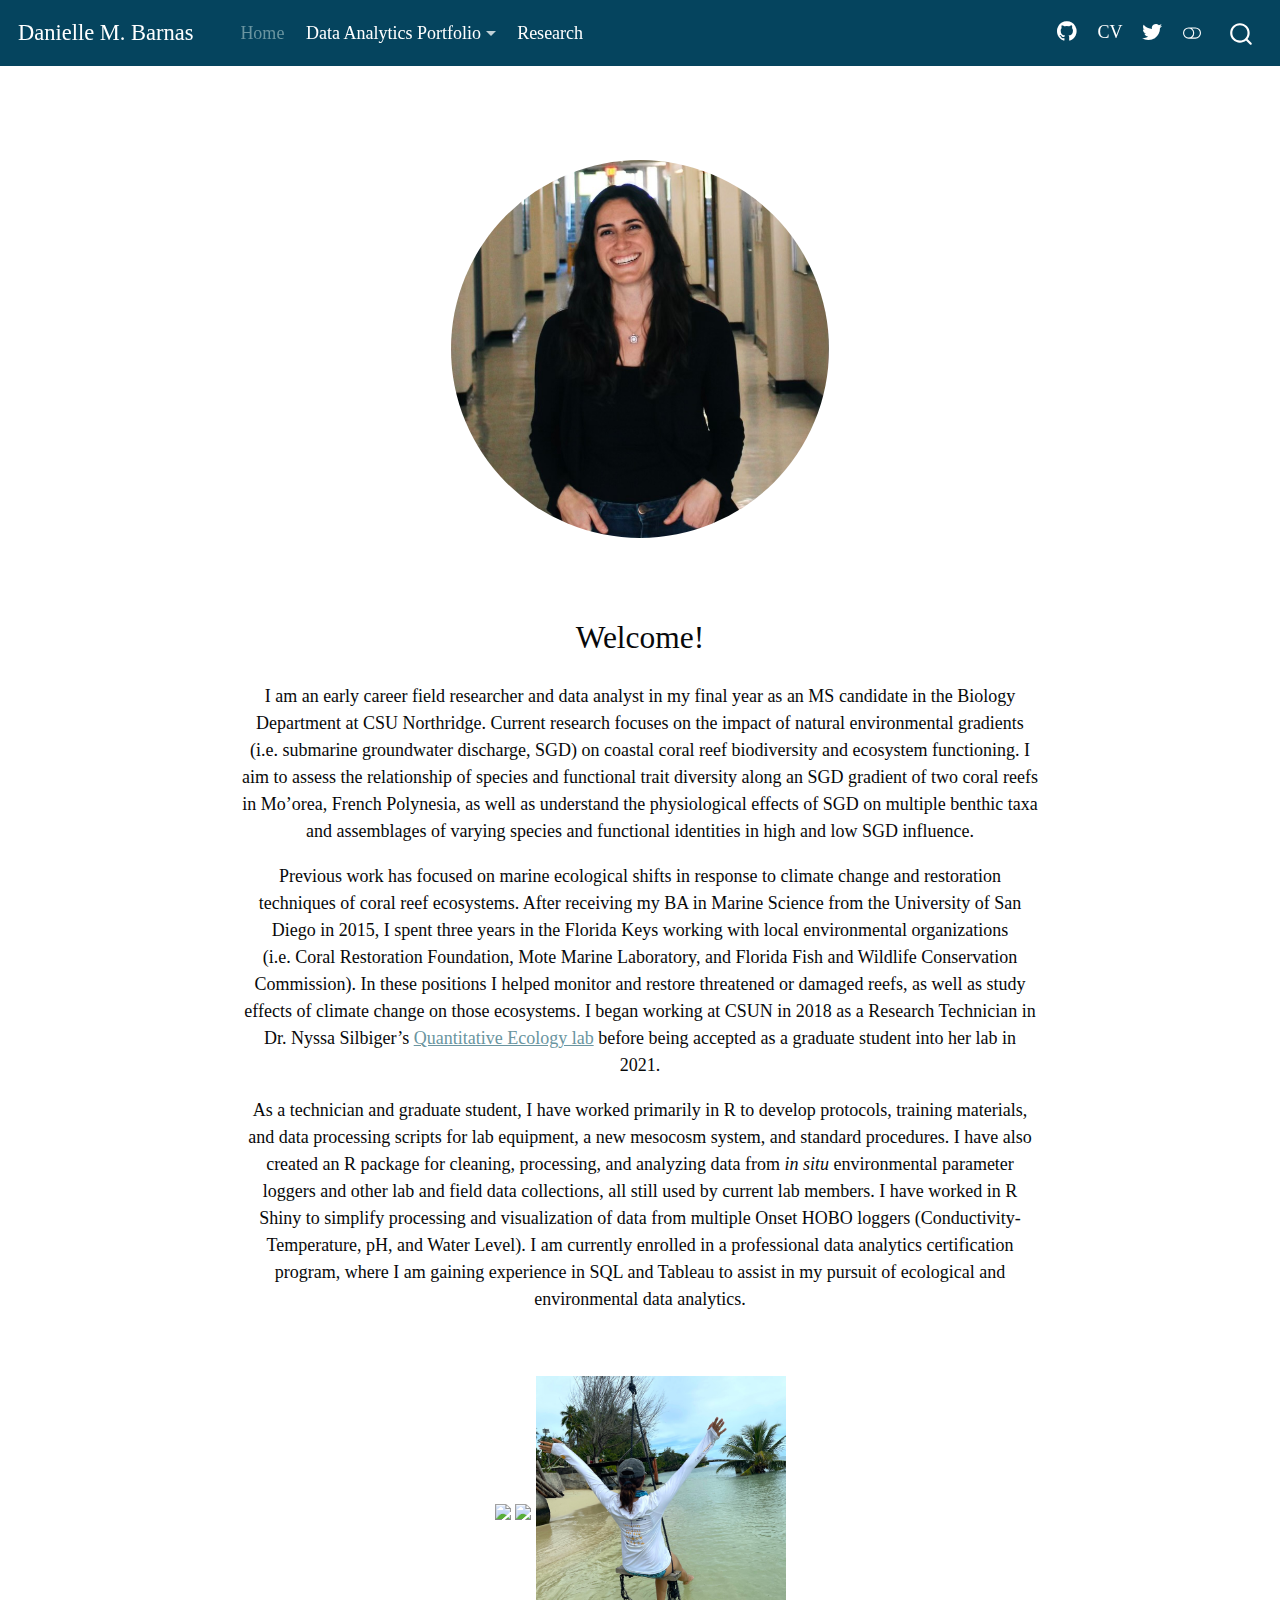
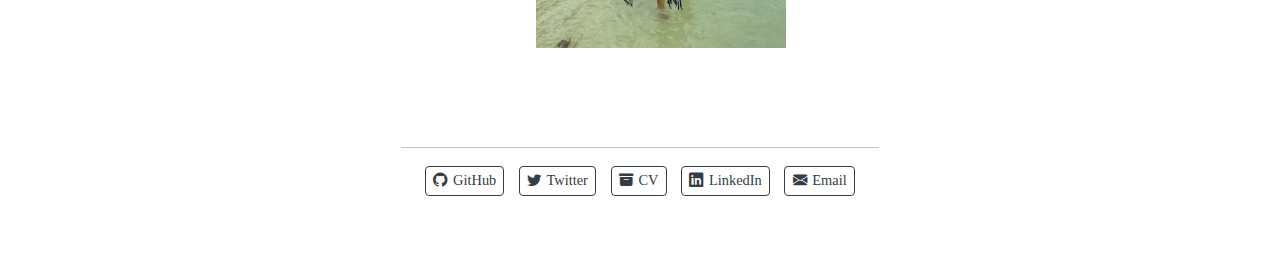
==== commit 50f4ca15: "minor rewording of 2nd paragraph" ====
--- a/docs/index.html
+++ b/docs/index.html
@@ -144,7 +144,7 @@
 <section id="welcome" class="level2">
 <h2 data-anchor-id="welcome">Welcome!</h2>
 <p>I am an early career field researcher and data analyst in my final year as an MS candidate in the Biology Department at CSU Northridge. Current research focuses on the impact of natural environmental gradients (i.e.&nbsp;submarine groundwater discharge, SGD) on coastal coral reef biodiversity and ecosystem functioning. I aim to assess the relationship of species and functional trait diversity along an SGD gradient of two coral reefs in Mo’orea, French Polynesia, as well as understand the physiological effects of SGD on multiple benthic taxa and assemblages of varying species and functional identities in high and low SGD influence.</p>
-<p>Previous work has focused on marine ecological shifts in response to climate change and restoration techniques of coral reef ecosystems. After receiving my BA in Marine Science from the University of San Diego in 2015, I spent three years in the Florida Keys working with local environmental organizations (i.e.&nbsp;Coral Restoration Foundation, Mote Marine Laboratory, and Florida Fish and Wildlife Conservation Commission). In these positions I helped monitor and restore threatened or damaged reefs, as well as study effects of climate change on those ecosystems. I began working at CSUN in 2018 as a Research Technician in Dr.&nbsp;Nyssa Silbiger’s <a href="https://nyssasilbiger.com/">Quantitative Ecology lab</a> before being accepted into her lab in 2021 as a graduate student.</p>
+<p>Previous work has focused on marine ecological shifts in response to climate change and restoration techniques of coral reef ecosystems. After receiving my BA in Marine Science from the University of San Diego in 2015, I spent three years in the Florida Keys working with local environmental organizations (i.e.&nbsp;Coral Restoration Foundation, Mote Marine Laboratory, and Florida Fish and Wildlife Conservation Commission). In these positions I helped monitor and restore threatened or damaged reefs, as well as study effects of climate change on those ecosystems. I began working at CSUN in 2018 as a Research Technician in Dr.&nbsp;Nyssa Silbiger’s <a href="https://nyssasilbiger.com/">Quantitative Ecology lab</a> before being accepted as a graduate student into her lab in 2021.</p>
 <p>As a technician and graduate student, I have worked primarily in R to develop protocols, training materials, and data processing scripts for lab equipment, a new mesocosm system, and standard procedures. I have also created an R package for cleaning, processing, and analyzing data from <em>in situ</em> environmental parameter loggers and other lab and field data collections, all still used by current lab members. I have worked in R Shiny to simplify processing and visualization of data from multiple Onset HOBO loggers (Conductivity-Temperature, pH, and Water Level). I am currently enrolled in a professional data analytics certification program, where I am gaining experience in SQL and Tableau to assist in my pursuit of ecological and environmental data analytics.</p>
 <p><br>
 </p>
